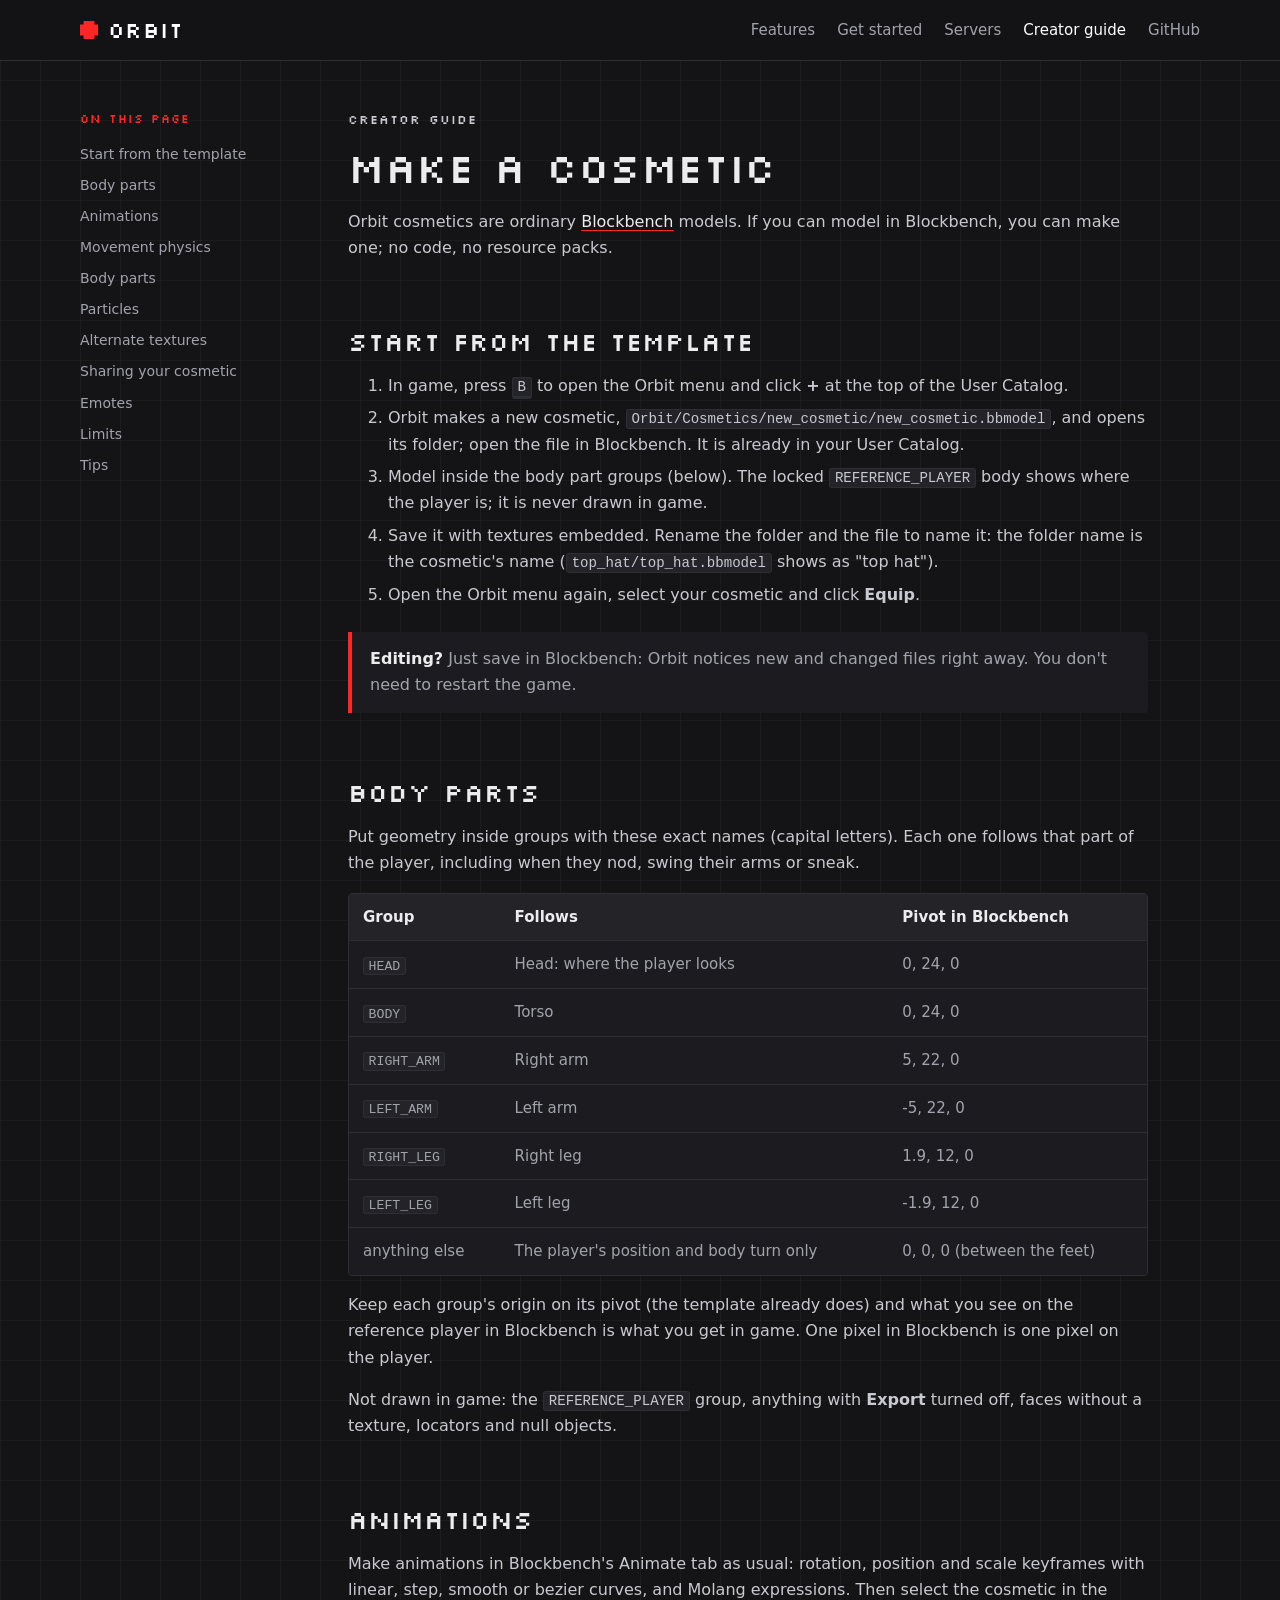
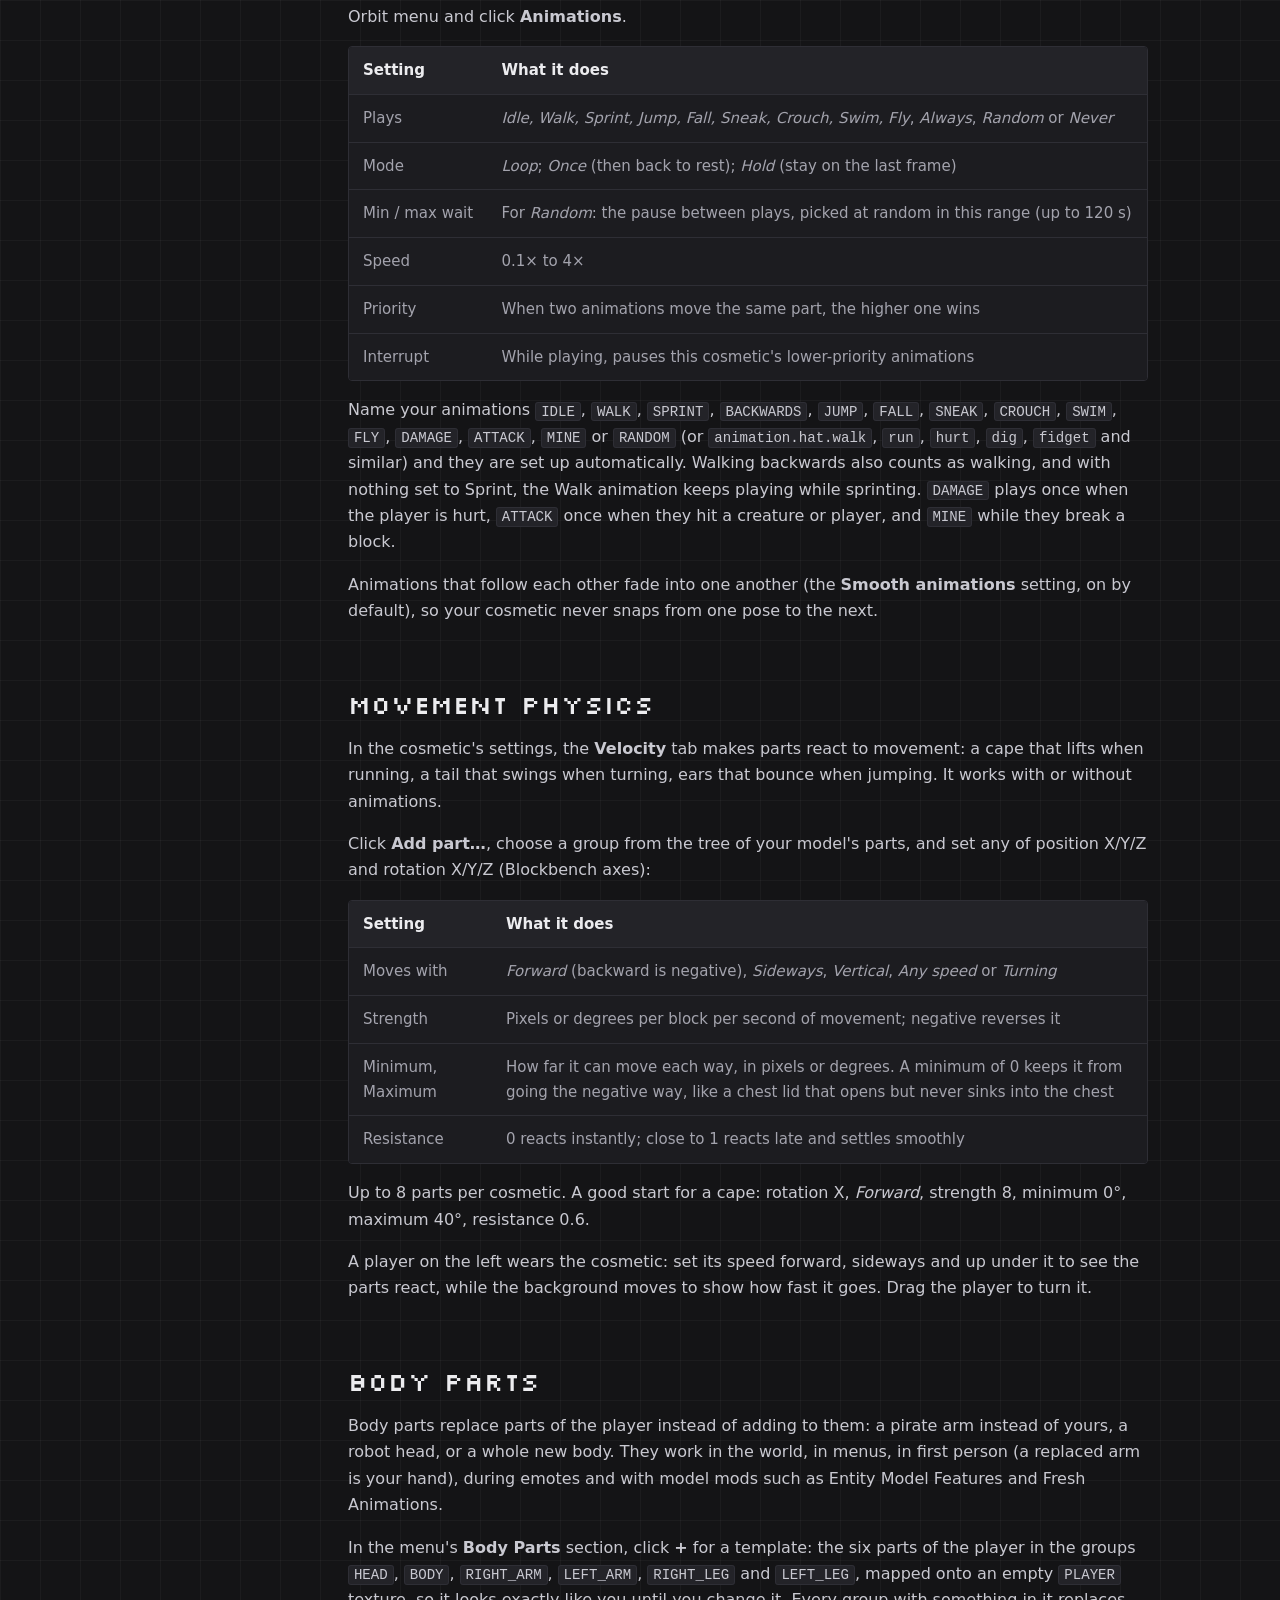
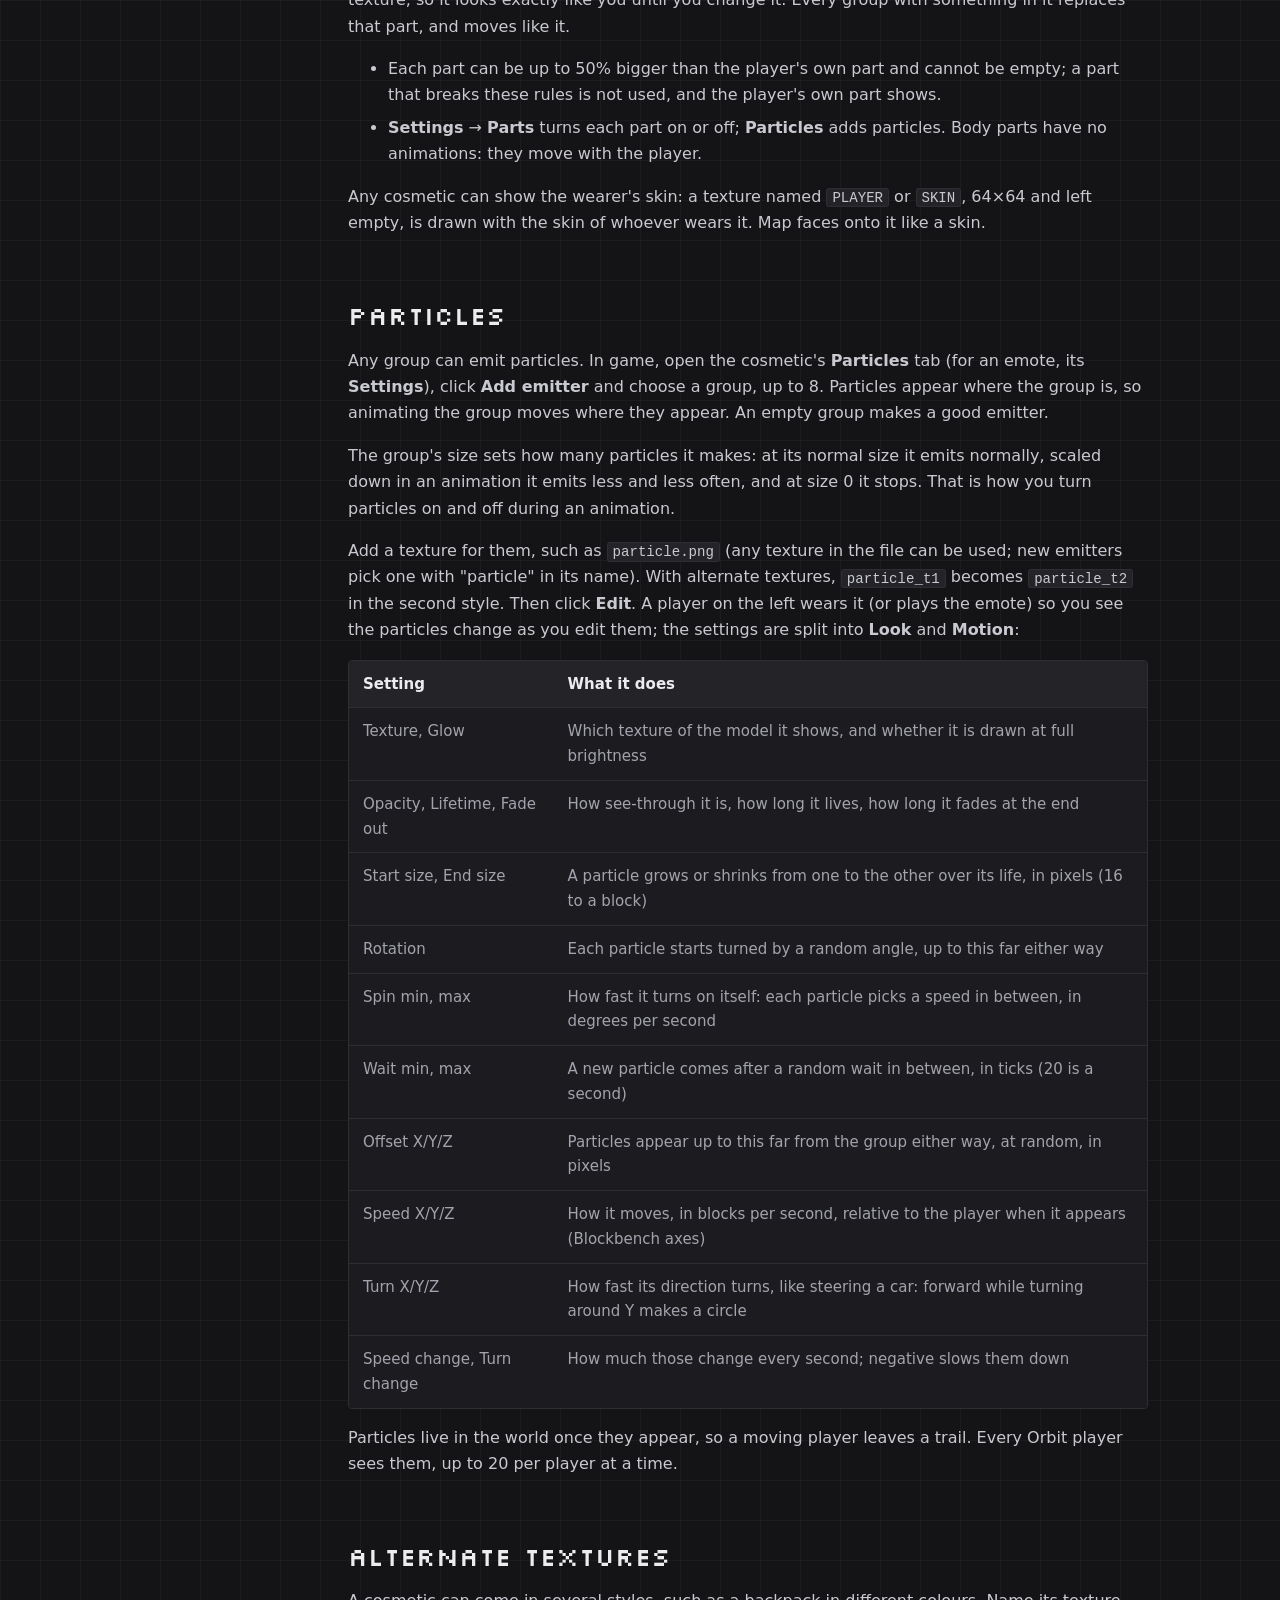
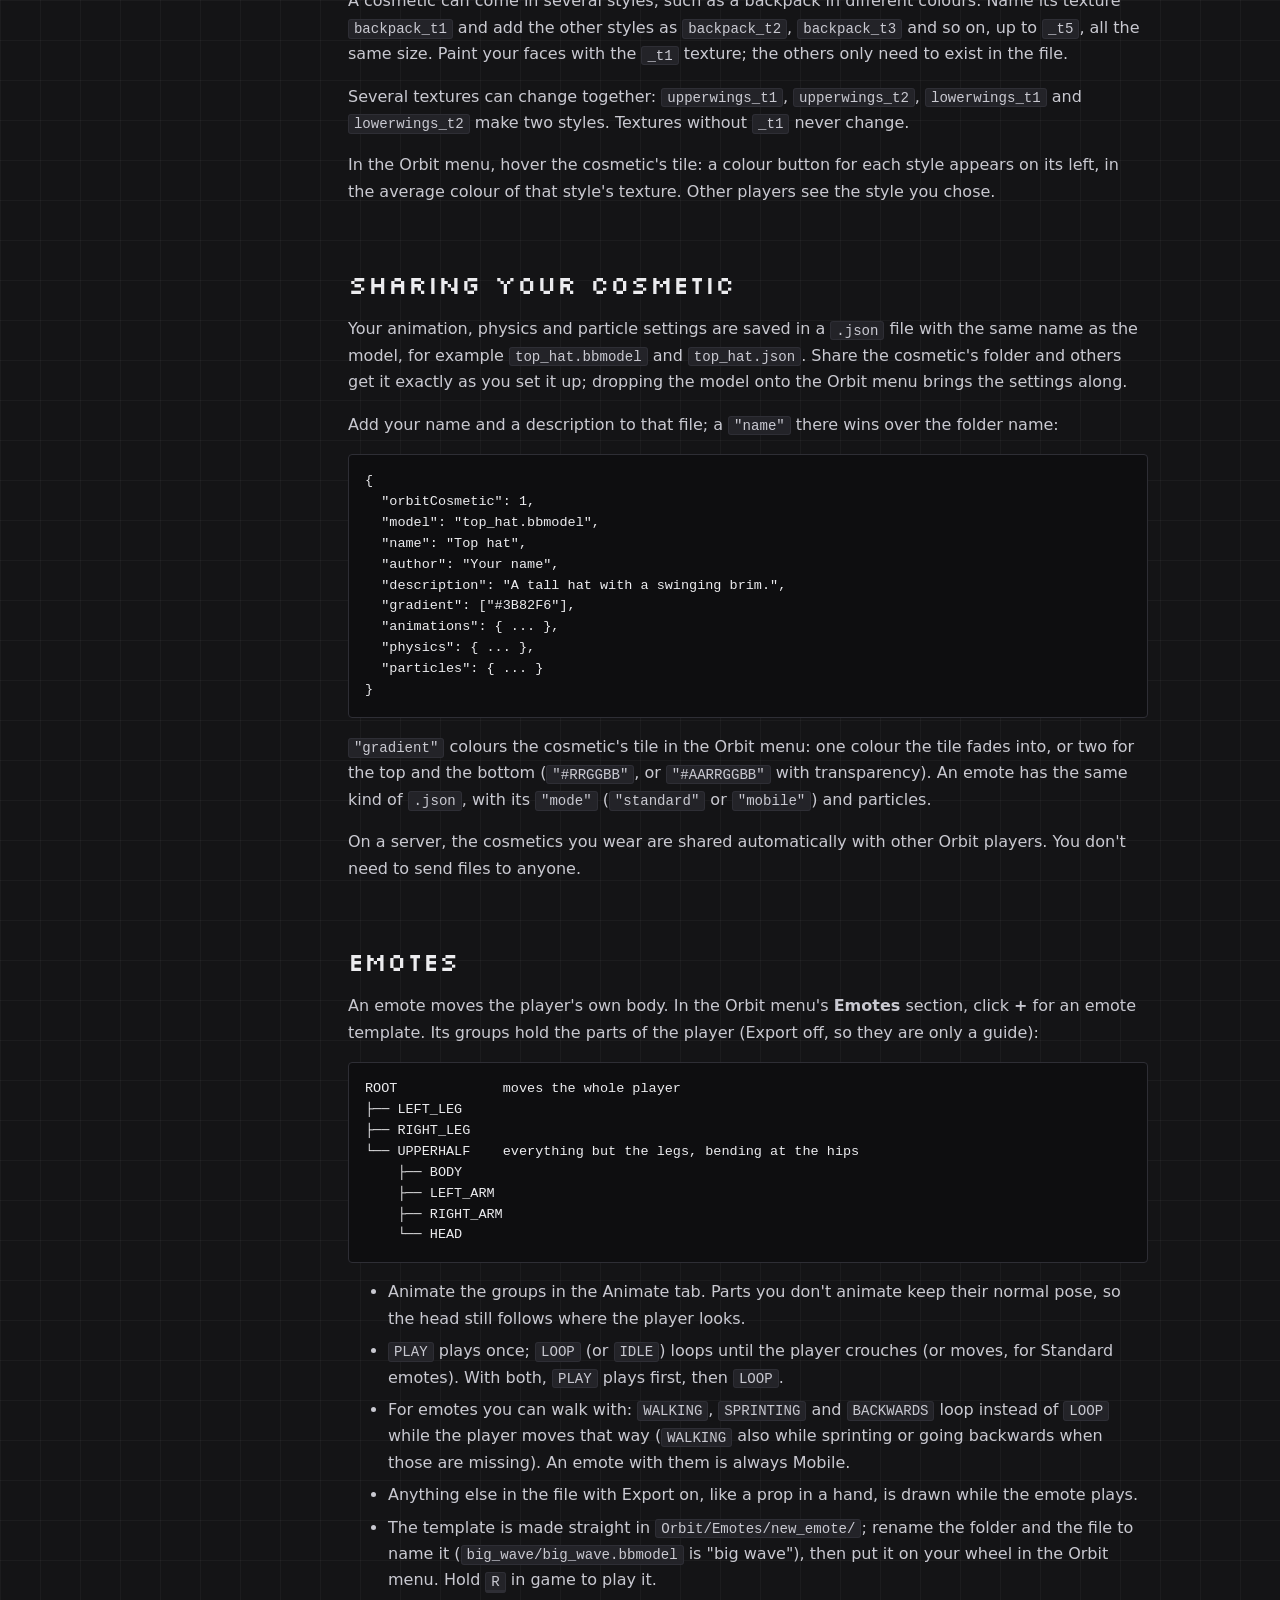
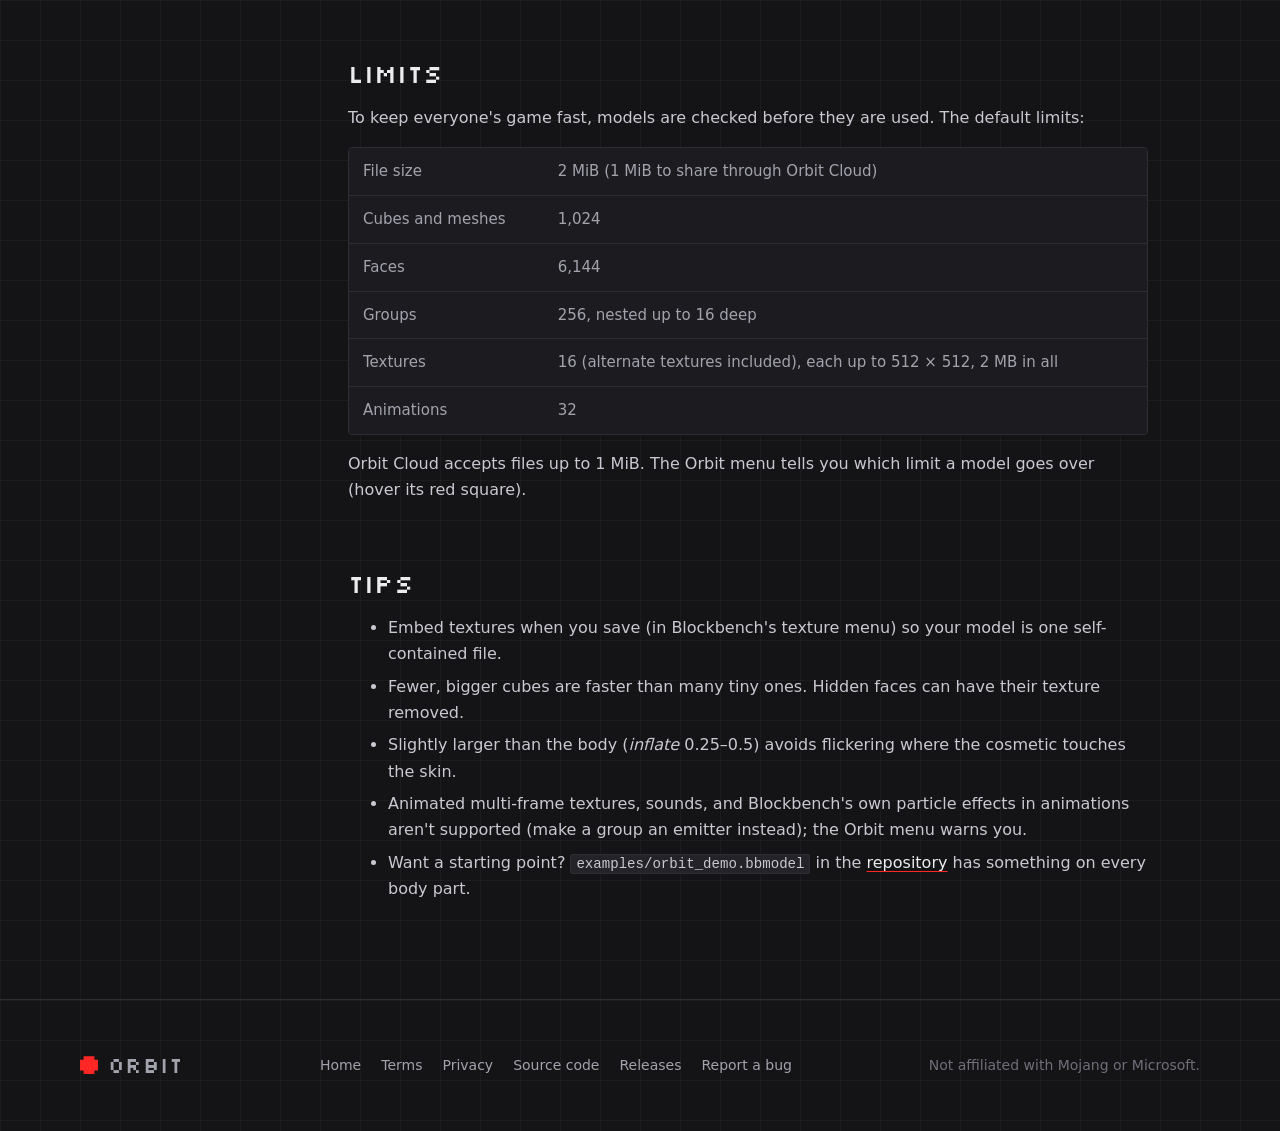
==== website/guide.html @ dd3e4bec "Orbit 1.0.0" ====
<!doctype html>
<html lang="en">
<head>
	<meta charset="utf-8">
	<meta name="viewport" content="width=device-width, initial-scale=1">
	<title>Creator guide – Orbit</title>
	<meta name="description" content="How to make Orbit cosmetics and emotes in Blockbench: body part groups, animations, movement physics, particles, sharing settings and limits.">
	<meta name="theme-color" content="#141416">
	<link rel="canonical" href="https://orbitcosmetics.dev/guide.html">
	<meta property="og:title" content="Orbit creator guide">
	<meta property="og:description" content="Make your own Minecraft cosmetics in Blockbench.">
	<meta property="og:image" content="https://orbitcosmetics.dev/assets/img/social.png">
	<link rel="icon" type="image/png" sizes="32x32" href="assets/img/icon-32.png">
	<link rel="apple-touch-icon" href="assets/img/icon-180.png">
	<link rel="preconnect" href="https://fonts.googleapis.com">
	<link rel="preconnect" href="https://fonts.gstatic.com" crossorigin>
	<link rel="stylesheet" href="https://fonts.googleapis.com/css2?family=Silkscreen&display=swap">
	<link rel="stylesheet" href="assets/style.css">
</head>
<body>
	<header class="site-header">
		<div class="wrap">
			<a class="logo" href="./"><span class="dot" aria-hidden="true"></span>Orbit</a>
			<button class="nav-toggle" aria-expanded="false" aria-controls="nav">Menu</button>
			<nav class="nav" id="nav">
				<a href="./#features">Features</a>
				<a href="./#start">Get started</a>
				<a href="./#servers">Servers</a>
				<a href="guide.html" aria-current="page">Creator guide</a>
				<a href="https://github.com/ImNinnn/Orbit-Cosmetics">GitHub</a>
			</nav>
		</div>
	</header>

	<main class="wrap doc">
		<aside class="toc">
			<p>On this page</p>
			<a href="#template">Start from the template</a>
			<a href="#parts">Body parts</a>
			<a href="#animations">Animations</a>
			<a href="#physics">Movement physics</a>
			<a href="#body-parts">Body parts</a>
			<a href="#particles">Particles</a>
			<a href="#styles">Alternate textures</a>
			<a href="#sharing">Sharing your cosmetic</a>
			<a href="#emotes">Emotes</a>
			<a href="#limits">Limits</a>
			<a href="#tips">Tips</a>
		</aside>

		<article class="prose">
			<p class="eyebrow">Creator guide</p>
			<h1>Make a cosmetic</h1>
			<p>Orbit cosmetics are ordinary <a href="https://www.blockbench.net/">Blockbench</a> models. If you can model in Blockbench, you can make one; no code, no resource packs.</p>

			<h2 id="template">Start from the template</h2>
			<ol>
				<li>In game, press <kbd>B</kbd> to open the Orbit menu and click <strong>+</strong> at the top of the User Catalog.</li>
				<li>Orbit makes a new cosmetic, <code>Orbit/Cosmetics/new_cosmetic/new_cosmetic.bbmodel</code>, and opens its folder; open the file in Blockbench. It is already in your User Catalog.</li>
				<li>Model inside the body part groups (below). The locked <code>REFERENCE_PLAYER</code> body shows where the player is; it is never drawn in game.</li>
				<li>Save it with textures embedded. Rename the folder and the file to name it: the folder name is the cosmetic's name (<code>top_hat/top_hat.bbmodel</code> shows as "top hat").</li>
				<li>Open the Orbit menu again, select your cosmetic and click <strong>Equip</strong>.</li>
			</ol>
			<div class="note"><strong>Editing?</strong> Just save in Blockbench: Orbit notices new and changed files right away. You don't need to restart the game.</div>

			<h2 id="parts">Body parts</h2>
			<p>Put geometry inside groups with these exact names (capital letters). Each one follows that part of the player, including when they nod, swing their arms or sneak.</p>
			<div class="table-wrap">
				<table>
					<thead><tr><th>Group</th><th>Follows</th><th>Pivot in Blockbench</th></tr></thead>
					<tbody>
						<tr><td><code>HEAD</code></td><td>Head: where the player looks</td><td>0, 24, 0</td></tr>
						<tr><td><code>BODY</code></td><td>Torso</td><td>0, 24, 0</td></tr>
						<tr><td><code>RIGHT_ARM</code></td><td>Right arm</td><td>5, 22, 0</td></tr>
						<tr><td><code>LEFT_ARM</code></td><td>Left arm</td><td>-5, 22, 0</td></tr>
						<tr><td><code>RIGHT_LEG</code></td><td>Right leg</td><td>1.9, 12, 0</td></tr>
						<tr><td><code>LEFT_LEG</code></td><td>Left leg</td><td>-1.9, 12, 0</td></tr>
						<tr><td>anything else</td><td>The player's position and body turn only</td><td>0, 0, 0 (between the feet)</td></tr>
					</tbody>
				</table>
			</div>
			<p>Keep each group's origin on its pivot (the template already does) and what you see on the reference player in Blockbench is what you get in game. One pixel in Blockbench is one pixel on the player.</p>
			<p>Not drawn in game: the <code>REFERENCE_PLAYER</code> group, anything with <strong>Export</strong> turned off, faces without a texture, locators and null objects.</p>

			<h2 id="animations">Animations</h2>
			<p>Make animations in Blockbench's Animate tab as usual: rotation, position and scale keyframes with linear, step, smooth or bezier curves, and Molang expressions. Then select the cosmetic in the Orbit menu and click <strong>Animations</strong>.</p>
			<div class="table-wrap">
				<table>
					<thead><tr><th>Setting</th><th>What it does</th></tr></thead>
					<tbody>
						<tr><td>Plays</td><td><em>Idle, Walk, Sprint, Jump, Fall, Sneak, Crouch, Swim, Fly</em>, <em>Always</em>, <em>Random</em> or <em>Never</em></td></tr>
						<tr><td>Mode</td><td><em>Loop</em>; <em>Once</em> (then back to rest); <em>Hold</em> (stay on the last frame)</td></tr>
						<tr><td>Min / max wait</td><td>For <em>Random</em>: the pause between plays, picked at random in this range (up to 120 s)</td></tr>
						<tr><td>Speed</td><td>0.1× to 4×</td></tr>
						<tr><td>Priority</td><td>When two animations move the same part, the higher one wins</td></tr>
						<tr><td>Interrupt</td><td>While playing, pauses this cosmetic's lower-priority animations</td></tr>
					</tbody>
				</table>
			</div>
			<p>Name your animations <code>IDLE</code>, <code>WALK</code>, <code>SPRINT</code>, <code>BACKWARDS</code>, <code>JUMP</code>, <code>FALL</code>, <code>SNEAK</code>, <code>CROUCH</code>, <code>SWIM</code>, <code>FLY</code>, <code>DAMAGE</code>, <code>ATTACK</code>, <code>MINE</code> or <code>RANDOM</code> (or <code>animation.hat.walk</code>, <code>run</code>, <code>hurt</code>, <code>dig</code>, <code>fidget</code> and similar) and they are set up automatically. Walking backwards also counts as walking, and with nothing set to Sprint, the Walk animation keeps playing while sprinting. <code>DAMAGE</code> plays once when the player is hurt, <code>ATTACK</code> once when they hit a creature or player, and <code>MINE</code> while they break a block.</p>
			<p>Animations that follow each other fade into one another (the <strong>Smooth animations</strong> setting, on by default), so your cosmetic never snaps from one pose to the next.</p>

			<h2 id="physics">Movement physics</h2>
			<p>In the cosmetic's settings, the <strong>Velocity</strong> tab makes parts react to movement: a cape that lifts when running, a tail that swings when turning, ears that bounce when jumping. It works with or without animations.</p>
			<p>Click <strong>Add part…</strong>, choose a group from the tree of your model's parts, and set any of position X/Y/Z and rotation X/Y/Z (Blockbench axes):</p>
			<div class="table-wrap">
				<table>
					<thead><tr><th>Setting</th><th>What it does</th></tr></thead>
					<tbody>
						<tr><td>Moves with</td><td><em>Forward</em> (backward is negative), <em>Sideways</em>, <em>Vertical</em>, <em>Any speed</em> or <em>Turning</em></td></tr>
						<tr><td>Strength</td><td>Pixels or degrees per block per second of movement; negative reverses it</td></tr>
						<tr><td>Minimum, Maximum</td><td>How far it can move each way, in pixels or degrees. A minimum of 0 keeps it from going the negative way, like a chest lid that opens but never sinks into the chest</td></tr>
						<tr><td>Resistance</td><td>0 reacts instantly; close to 1 reacts late and settles smoothly</td></tr>
					</tbody>
				</table>
			</div>
			<p>Up to 8 parts per cosmetic. A good start for a cape: rotation X, <em>Forward</em>, strength 8, minimum 0°, maximum 40°, resistance 0.6.</p>
			<p>A player on the left wears the cosmetic: set its speed forward, sideways and up under it to see the parts react, while the background moves to show how fast it goes. Drag the player to turn it.</p>

			<h2 id="body-parts">Body parts</h2>
			<p>Body parts replace parts of the player instead of adding to them: a pirate arm instead of yours, a robot head, or a whole new body. They work in the world, in menus, in first person (a replaced arm is your hand), during emotes and with model mods such as Entity Model Features and Fresh Animations.</p>
			<p>In the menu's <strong>Body Parts</strong> section, click <strong>+</strong> for a template: the six parts of the player in the groups <code>HEAD</code>, <code>BODY</code>, <code>RIGHT_ARM</code>, <code>LEFT_ARM</code>, <code>RIGHT_LEG</code> and <code>LEFT_LEG</code>, mapped onto an empty <code>PLAYER</code> texture, so it looks exactly like you until you change it. Every group with something in it replaces that part, and moves like it.</p>
			<ul>
				<li>Each part can be up to 50% bigger than the player's own part and cannot be empty; a part that breaks these rules is not used, and the player's own part shows.</li>
				<li><strong>Settings</strong> → <strong>Parts</strong> turns each part on or off; <strong>Particles</strong> adds particles. Body parts have no animations: they move with the player.</li>
			</ul>
			<p>Any cosmetic can show the wearer's skin: a texture named <code>PLAYER</code> or <code>SKIN</code>, 64×64 and left empty, is drawn with the skin of whoever wears it. Map faces onto it like a skin.</p>

			<h2 id="particles">Particles</h2>
			<p>Any group can emit particles. In game, open the cosmetic's <strong>Particles</strong> tab (for an emote, its <strong>Settings</strong>), click <strong>Add emitter</strong> and choose a group, up to 8. Particles appear where the group is, so animating the group moves where they appear. An empty group makes a good emitter.</p>
			<p>The group's size sets how many particles it makes: at its normal size it emits normally, scaled down in an animation it emits less and less often, and at size 0 it stops. That is how you turn particles on and off during an animation.</p>
			<p>Add a texture for them, such as <code>particle.png</code> (any texture in the file can be used; new emitters pick one with "particle" in its name). With alternate textures, <code>particle_t1</code> becomes <code>particle_t2</code> in the second style. Then click <strong>Edit</strong>. A player on the left wears it (or plays the emote) so you see the particles change as you edit them; the settings are split into <strong>Look</strong> and <strong>Motion</strong>:</p>
			<div class="table-wrap">
				<table>
					<thead><tr><th>Setting</th><th>What it does</th></tr></thead>
					<tbody>
						<tr><td>Texture, Glow</td><td>Which texture of the model it shows, and whether it is drawn at full brightness</td></tr>
						<tr><td>Opacity, Lifetime, Fade out</td><td>How see-through it is, how long it lives, how long it fades at the end</td></tr>
						<tr><td>Start size, End size</td><td>A particle grows or shrinks from one to the other over its life, in pixels (16 to a block)</td></tr>
						<tr><td>Rotation</td><td>Each particle starts turned by a random angle, up to this far either way</td></tr>
						<tr><td>Spin min, max</td><td>How fast it turns on itself: each particle picks a speed in between, in degrees per second</td></tr>
						<tr><td>Wait min, max</td><td>A new particle comes after a random wait in between, in ticks (20 is a second)</td></tr>
						<tr><td>Offset X/Y/Z</td><td>Particles appear up to this far from the group either way, at random, in pixels</td></tr>
						<tr><td>Speed X/Y/Z</td><td>How it moves, in blocks per second, relative to the player when it appears (Blockbench axes)</td></tr>
						<tr><td>Turn X/Y/Z</td><td>How fast its direction turns, like steering a car: forward while turning around Y makes a circle</td></tr>
						<tr><td>Speed change, Turn change</td><td>How much those change every second; negative slows them down</td></tr>
					</tbody>
				</table>
			</div>
			<p>Particles live in the world once they appear, so a moving player leaves a trail. Every Orbit player sees them, up to 20 per player at a time.</p>

			<h2 id="styles">Alternate textures</h2>
			<p>A cosmetic can come in several styles, such as a backpack in different colours. Name its texture <code>backpack_t1</code> and add the other styles as <code>backpack_t2</code>, <code>backpack_t3</code> and so on, up to <code>_t5</code>, all the same size. Paint your faces with the <code>_t1</code> texture; the others only need to exist in the file.</p>
			<p>Several textures can change together: <code>upperwings_t1</code>, <code>upperwings_t2</code>, <code>lowerwings_t1</code> and <code>lowerwings_t2</code> make two styles. Textures without <code>_t1</code> never change.</p>
			<p>In the Orbit menu, hover the cosmetic's tile: a colour button for each style appears on its left, in the average colour of that style's texture. Other players see the style you chose.</p>

			<h2 id="sharing">Sharing your cosmetic</h2>
			<p>Your animation, physics and particle settings are saved in a <code>.json</code> file with the same name as the model, for example <code>top_hat.bbmodel</code> and <code>top_hat.json</code>. Share the cosmetic's folder and others get it exactly as you set it up; dropping the model onto the Orbit menu brings the settings along.</p>
			<p>Add your name and a description to that file; a <code>"name"</code> there wins over the folder name:</p>
			<pre><code>{
  "orbitCosmetic": 1,
  "model": "top_hat.bbmodel",
  "name": "Top hat",
  "author": "Your name",
  "description": "A tall hat with a swinging brim.",
  "gradient": ["#3B82F6"],
  "animations": { ... },
  "physics": { ... },
  "particles": { ... }
}</code></pre>
			<p><code>"gradient"</code> colours the cosmetic's tile in the Orbit menu: one colour the tile fades into, or two for the top and the bottom (<code>"#RRGGBB"</code>, or <code>"#AARRGGBB"</code> with transparency). An emote has the same kind of <code>.json</code>, with its <code>"mode"</code> (<code>"standard"</code> or <code>"mobile"</code>) and particles.</p>
			<p>On a server, the cosmetics you wear are shared automatically with other Orbit players. You don't need to send files to anyone.</p>

			<h2 id="emotes">Emotes</h2>
			<p>An emote moves the player's own body. In the Orbit menu's <strong>Emotes</strong> section, click <strong>+</strong> for an emote template. Its groups hold the parts of the player (Export off, so they are only a guide):</p>
			<pre><code>ROOT             moves the whole player
├── LEFT_LEG
├── RIGHT_LEG
└── UPPERHALF    everything but the legs, bending at the hips
    ├── BODY
    ├── LEFT_ARM
    ├── RIGHT_ARM
    └── HEAD</code></pre>
			<ul>
				<li>Animate the groups in the Animate tab. Parts you don't animate keep their normal pose, so the head still follows where the player looks.</li>
				<li><code>PLAY</code> plays once; <code>LOOP</code> (or <code>IDLE</code>) loops until the player crouches (or moves, for Standard emotes). With both, <code>PLAY</code> plays first, then <code>LOOP</code>.</li>
				<li>For emotes you can walk with: <code>WALKING</code>, <code>SPRINTING</code> and <code>BACKWARDS</code> loop instead of <code>LOOP</code> while the player moves that way (<code>WALKING</code> also while sprinting or going backwards when those are missing). An emote with them is always Mobile.</li>
				<li>Anything else in the file with Export on, like a prop in a hand, is drawn while the emote plays.</li>
				<li>The template is made straight in <code>Orbit/Emotes/new_emote/</code>; rename the folder and the file to name it (<code>big_wave/big_wave.bbmodel</code> is "big wave"), then put it on your wheel in the Orbit menu. Hold <kbd>R</kbd> in game to play it.</li>
			</ul>

			<h2 id="limits">Limits</h2>
			<p>To keep everyone's game fast, models are checked before they are used. The default limits:</p>
			<div class="table-wrap">
				<table>
					<tbody>
						<tr><td>File size</td><td>2 MiB (1 MiB to share through Orbit Cloud)</td></tr>
						<tr><td>Cubes and meshes</td><td>1,024</td></tr>
						<tr><td>Faces</td><td>6,144</td></tr>
						<tr><td>Groups</td><td>256, nested up to 16 deep</td></tr>
						<tr><td>Textures</td><td>16 (alternate textures included), each up to 512 × 512, 2 MB in all</td></tr>
						<tr><td>Animations</td><td>32</td></tr>
					</tbody>
				</table>
			</div>
			<p>Orbit Cloud accepts files up to 1 MiB. The Orbit menu tells you which limit a model goes over (hover its red square).</p>

			<h2 id="tips">Tips</h2>
			<ul>
				<li>Embed textures when you save (in Blockbench's texture menu) so your model is one self-contained file.</li>
				<li>Fewer, bigger cubes are faster than many tiny ones. Hidden faces can have their texture removed.</li>
				<li>Slightly larger than the body (<em>inflate</em> 0.25–0.5) avoids flickering where the cosmetic touches the skin.</li>
				<li>Animated multi-frame textures, sounds, and Blockbench's own particle effects in animations aren't supported (make a group an emitter instead); the Orbit menu warns you.</li>
				<li>Want a starting point? <code>examples/orbit_demo.bbmodel</code> in the <a href="https://github.com/ImNinnn/Orbit-Cosmetics">repository</a> has something on every body part.</li>
			</ul>
		</article>
	</main>

	<footer class="site-footer">
		<div class="wrap">
			<a class="logo" href="./"><span class="dot" aria-hidden="true"></span>Orbit</a>
			<nav>
				<a href="./">Home</a>
				<a href="terms.html">Terms</a>
				<a href="privacy.html">Privacy</a>
				<a href="https://github.com/ImNinnn/Orbit-Cosmetics">Source code</a>
				<a href="https://github.com/ImNinnn/Orbit-Cosmetics/releases">Releases</a>
				<a href="https://github.com/ImNinnn/Orbit-Cosmetics/issues">Report a bug</a>
			</nav>
			<p>Not affiliated with Mojang or Microsoft.</p>
		</div>
	</footer>

	<script src="assets/site.js" defer></script>
</body>
</html>
---- website/assets/style.css ----
/* Orbit website. Dark grid, Orbit red, pixel headings. */

:root {
	--bg: #141416;
	--grid: rgba(255, 255, 255, 0.035);
	--panel: #1c1c20;
	--panel-2: #232328;
	--border: #2e2e35;
	--text: #ececef;
	--muted: #a3a3ad;
	--faint: #6f6f7a;
	--red: #ff2626;
	--red-dark: #b81b1b;
	--green: #7ce38b;
	--yellow: #ffcc4d;
	--pixel: "Silkscreen", ui-monospace, monospace;
	--body: system-ui, -apple-system, "Segoe UI", Roboto, "Helvetica Neue", Arial, sans-serif;
	--mono: ui-monospace, "SFMono-Regular", Menlo, Consolas, monospace;
	--radius: 4px;
	--max: 1120px;
	color-scheme: dark;
}

* {
	box-sizing: border-box;
}

html {
	scroll-behavior: smooth;
	scroll-padding-top: 72px;
}

body {
	margin: 0;
	background-color: var(--bg);
	background-image:
		linear-gradient(var(--grid) 1px, transparent 1px),
		linear-gradient(90deg, var(--grid) 1px, transparent 1px);
	background-size: 40px 40px;
	color: var(--text);
	font: 16px/1.65 var(--body);
	-webkit-font-smoothing: antialiased;
}

img {
	max-width: 100%;
	height: auto;
	display: block;
}

a {
	color: var(--text);
	text-decoration-color: var(--red);
	text-underline-offset: 3px;
}

a:hover {
	color: #fff;
}

code,
kbd {
	font-family: var(--mono);
	font-size: 0.88em;
	background: var(--panel-2);
	border: 1px solid var(--border);
	border-radius: 3px;
	padding: 0.05em 0.35em;
}

kbd {
	border-bottom-width: 3px;
}

pre {
	background: #0e0e10;
	border: 1px solid var(--border);
	border-radius: var(--radius);
	padding: 16px;
	overflow-x: auto;
	font: 13.5px/1.55 var(--mono);
}

pre code {
	background: none;
	border: 0;
	padding: 0;
	font-size: inherit;
}

.wrap {
	width: min(var(--max), 100% - 32px);
	margin-inline: auto;
}

/* ---------------------------------------------------------------- header */

.site-header {
	position: sticky;
	top: 0;
	z-index: 10;
	background: rgba(20, 20, 22, 0.88);
	backdrop-filter: blur(8px);
	border-bottom: 1px solid var(--border);
}

.site-header .wrap {
	display: flex;
	align-items: center;
	gap: 24px;
	height: 60px;
}

.logo {
	display: flex;
	align-items: center;
	gap: 10px;
	font-family: var(--pixel);
	font-size: 22px;
	text-decoration: none;
	color: #fff;
	letter-spacing: 0.02em;
}

.dot {
	width: 18px;
	height: 18px;
	background: var(--red);
	/* The pixel dot from the Orbit icon. */
	clip-path: polygon(20% 0, 80% 0, 80% 20%, 100% 20%, 100% 80%, 80% 80%, 80% 100%, 20% 100%, 20% 80%, 0 80%, 0 20%, 20% 20%);
	flex: none;
}

.nav {
	display: flex;
	gap: 22px;
	margin-left: auto;
	align-items: center;
}

.nav a {
	color: var(--muted);
	text-decoration: none;
	font-size: 15px;
}

.nav a:hover,
.nav a[aria-current="page"] {
	color: #fff;
}

.nav-toggle {
	display: none;
	margin-left: auto;
	background: none;
	border: 1px solid var(--border);
	color: var(--text);
	border-radius: var(--radius);
	padding: 6px 10px;
	font: inherit;
	cursor: pointer;
}

/* ---------------------------------------------------------------- buttons */

.button {
	display: inline-flex;
	align-items: center;
	gap: 10px;
	padding: 12px 20px;
	font-family: var(--pixel);
	font-size: 15px;
	text-decoration: none;
	color: #fff;
	background: var(--red);
	border: 0;
	border-radius: 2px;
	box-shadow: inset 0 -4px 0 var(--red-dark), 0 0 0 2px #000;
	transition: transform 0.08s ease, filter 0.15s ease;
}

.button:hover {
	color: #fff;
	filter: brightness(1.08);
	transform: translateY(-1px);
}

.button:active {
	transform: translateY(1px);
	box-shadow: inset 0 -2px 0 var(--red-dark), 0 0 0 2px #000;
}

.button.secondary {
	background: var(--panel-2);
	box-shadow: inset 0 -4px 0 #111114, 0 0 0 2px #000;
}

.downloads {
	display: flex;
	flex-wrap: wrap;
	justify-content: center;
	gap: 14px;
	margin: 8px 0 18px;
}

#download .meta {
	text-align: center;
}

.button-row {
	display: flex;
	flex-wrap: wrap;
	gap: 14px;
	margin-top: 28px;
}

/* ---------------------------------------------------------------- hero */

.hero {
	padding: 72px 0 56px;
}

.hero .wrap {
	display: grid;
	grid-template-columns: 1.05fr 1fr;
	gap: 48px;
	align-items: center;
}

.eyebrow {
	font-family: var(--pixel);
	color: var(--red);
	font-size: 13px;
	letter-spacing: 0.08em;
	text-transform: uppercase;
	margin: 0 0 12px;
}

h1,
h2,
h3 {
	font-family: var(--pixel);
	font-weight: 400;
	line-height: 1.2;
	margin: 0;
}

h1 {
	font-size: clamp(34px, 5vw, 54px);
	letter-spacing: -0.01em;
}

h1 .accent {
	color: var(--red);
}

.lead {
	font-size: 19px;
	color: var(--muted);
	margin: 20px 0 0;
	max-width: 34em;
}

.meta {
	margin-top: 22px;
	font-size: 14px;
	color: var(--faint);
}

.shot {
	border: 2px solid #000;
	outline: 1px solid var(--border);
	border-radius: var(--radius);
	background: #000;
	box-shadow: 8px 8px 0 rgba(255, 38, 38, 0.22);
	image-rendering: auto;
}

.hero .shot {
	box-shadow: 12px 12px 0 rgba(255, 38, 38, 0.28);
}

/* ---------------------------------------------------------------- sections */

section {
	padding: 64px 0;
}

.section-head {
	max-width: 46em;
	margin-bottom: 36px;
}

.section-head h2 {
	font-size: clamp(26px, 3.4vw, 36px);
}

.section-head p {
	color: var(--muted);
	margin: 14px 0 0;
	font-size: 17px;
}

.band {
	background: rgba(0, 0, 0, 0.28);
	border-block: 1px solid var(--border);
}

.features {
	display: grid;
	grid-template-columns: repeat(3, 1fr);
	gap: 18px;
}

.card {
	background: var(--panel);
	border: 1px solid var(--border);
	border-radius: var(--radius);
	padding: 22px;
}

.card h3 {
	font-size: 17px;
	display: flex;
	align-items: center;
	gap: 10px;
}

.card h3::before {
	content: "";
	width: 8px;
	height: 8px;
	background: var(--red);
	flex: none;
}

.card p {
	color: var(--muted);
	margin: 10px 0 0;
	font-size: 15px;
}

.split {
	display: grid;
	grid-template-columns: 1fr 1fr;
	gap: 48px;
	align-items: center;
}

.split + .split {
	margin-top: 72px;
}

.split.flip > :first-child {
	order: 2;
}

.split h3 {
	font-size: 22px;
}

.split p,
.split li {
	color: var(--muted);
}

.split ul {
	padding-left: 20px;
	margin: 14px 0 0;
}

.split li + li {
	margin-top: 6px;
}

.stack {
	display: grid;
	gap: 14px;
}

.steps {
	counter-reset: step;
	display: grid;
	grid-template-columns: repeat(4, 1fr);
	gap: 18px;
	list-style: none;
	padding: 0;
	margin: 0;
}

.steps li {
	counter-increment: step;
	background: var(--panel);
	border: 1px solid var(--border);
	border-radius: var(--radius);
	padding: 22px;
	color: var(--muted);
	font-size: 15px;
}

.steps li::before {
	content: counter(step);
	display: grid;
	place-items: center;
	width: 34px;
	height: 34px;
	margin-bottom: 14px;
	font-family: var(--pixel);
	color: #fff;
	background: var(--red);
	box-shadow: inset 0 -3px 0 var(--red-dark);
}

.steps strong {
	color: var(--text);
}

.steps li > strong:first-child {
	display: block;
	margin-bottom: 4px;
}

.table-wrap {
	overflow-x: auto;
	border: 1px solid var(--border);
	border-radius: var(--radius);
}

table {
	width: 100%;
	border-collapse: collapse;
	font-size: 15px;
	background: var(--panel);
}

th,
td {
	text-align: left;
	padding: 11px 14px;
	border-bottom: 1px solid var(--border);
	vertical-align: top;
}

th {
	font-weight: 600;
	color: var(--text);
	background: var(--panel-2);
}

td {
	color: var(--muted);
}

tr:last-child td {
	border-bottom: 0;
}

.note {
	border-left: 4px solid var(--red);
	background: var(--panel);
	padding: 14px 18px;
	border-radius: 0 var(--radius) var(--radius) 0;
	color: var(--muted);
	margin: 24px 0;
}

.note strong {
	color: var(--text);
}

/* ---------------------------------------------------------------- FAQ */

.faq {
	display: grid;
	gap: 12px;
	max-width: 52em;
}

.faq details {
	background: var(--panel);
	border: 1px solid var(--border);
	border-radius: var(--radius);
	padding: 0 20px;
}

.faq summary {
	cursor: pointer;
	padding: 16px 0;
	font-weight: 600;
	list-style: none;
	display: flex;
	justify-content: space-between;
	gap: 16px;
}

.faq summary::-webkit-details-marker {
	display: none;
}

.faq summary::after {
	content: "+";
	font-family: var(--pixel);
	color: var(--red);
}

.faq details[open] summary::after {
	content: "−";
}

.faq details p {
	color: var(--muted);
	margin: 0 0 18px;
}

/* ---------------------------------------------------------------- guide page */

.doc {
	display: grid;
	grid-template-columns: 220px 1fr;
	gap: 48px;
	padding: 48px 0 80px;
}

.toc {
	position: sticky;
	top: 84px;
	align-self: start;
	font-size: 14px;
}

.toc p {
	font-family: var(--pixel);
	color: var(--red);
	margin: 0 0 10px;
	font-size: 12px;
	letter-spacing: 0.08em;
	text-transform: uppercase;
}

.toc a {
	display: block;
	color: var(--muted);
	text-decoration: none;
	padding: 4px 0;
}

.toc a:hover {
	color: #fff;
}

.prose {
	min-width: 0;
	max-width: 50em;
}

.prose h1 {
	font-size: clamp(30px, 4vw, 42px);
}

.prose h2 {
	font-size: 26px;
	margin: 56px 0 14px;
	padding-top: 8px;
}

.prose h3 {
	font-size: 18px;
	margin: 32px 0 10px;
}

.prose p,
.prose li {
	color: #c9c9d1;
}

.prose li + li {
	margin-top: 6px;
}

.prose .shot {
	margin: 24px 0;
}

/* ---------------------------------------------------------------- footer */

.site-footer {
	border-top: 1px solid var(--border);
	padding: 40px 0;
	color: var(--faint);
	font-size: 14px;
}

.site-footer .wrap {
	display: flex;
	flex-wrap: wrap;
	gap: 16px 32px;
	align-items: center;
	justify-content: space-between;
}

.site-footer nav {
	display: flex;
	flex-wrap: wrap;
	gap: 20px;
}

.site-footer a {
	color: var(--muted);
	text-decoration: none;
}

.site-footer a:hover {
	color: #fff;
}

/* ---------------------------------------------------------------- small screens */

@media (max-width: 900px) {
	.hero .wrap,
	.split {
		grid-template-columns: 1fr;
	}

	.split.flip > :first-child {
		order: 0;
	}

	.features {
		grid-template-columns: 1fr 1fr;
	}

	.steps {
		grid-template-columns: 1fr 1fr;
	}

	.doc {
		grid-template-columns: 1fr;
	}

	.toc {
		position: static;
		border: 1px solid var(--border);
		background: var(--panel);
		border-radius: var(--radius);
		padding: 16px;
	}
}

@media (max-width: 720px) {
	.nav-toggle {
		display: block;
	}

	.nav {
		display: none;
		position: absolute;
		top: 60px;
		left: 0;
		right: 0;
		flex-direction: column;
		align-items: flex-start;
		gap: 0;
		padding: 8px 16px 16px;
		background: var(--bg);
		border-bottom: 1px solid var(--border);
	}

	.nav.open {
		display: flex;
	}

	.nav a {
		padding: 10px 0;
		width: 100%;
	}

	.features,
	.steps {
		grid-template-columns: 1fr;
	}

	.shot,
	.hero .shot {
		box-shadow: 5px 5px 0 rgba(255, 38, 38, 0.25);
	}

	.hero {
		padding-top: 44px;
	}

	section {
		padding: 48px 0;
	}
}

@media (prefers-reduced-motion: reduce) {
	html {
		scroll-behavior: auto;
	}

	.button {
		transition: none;
	}
}
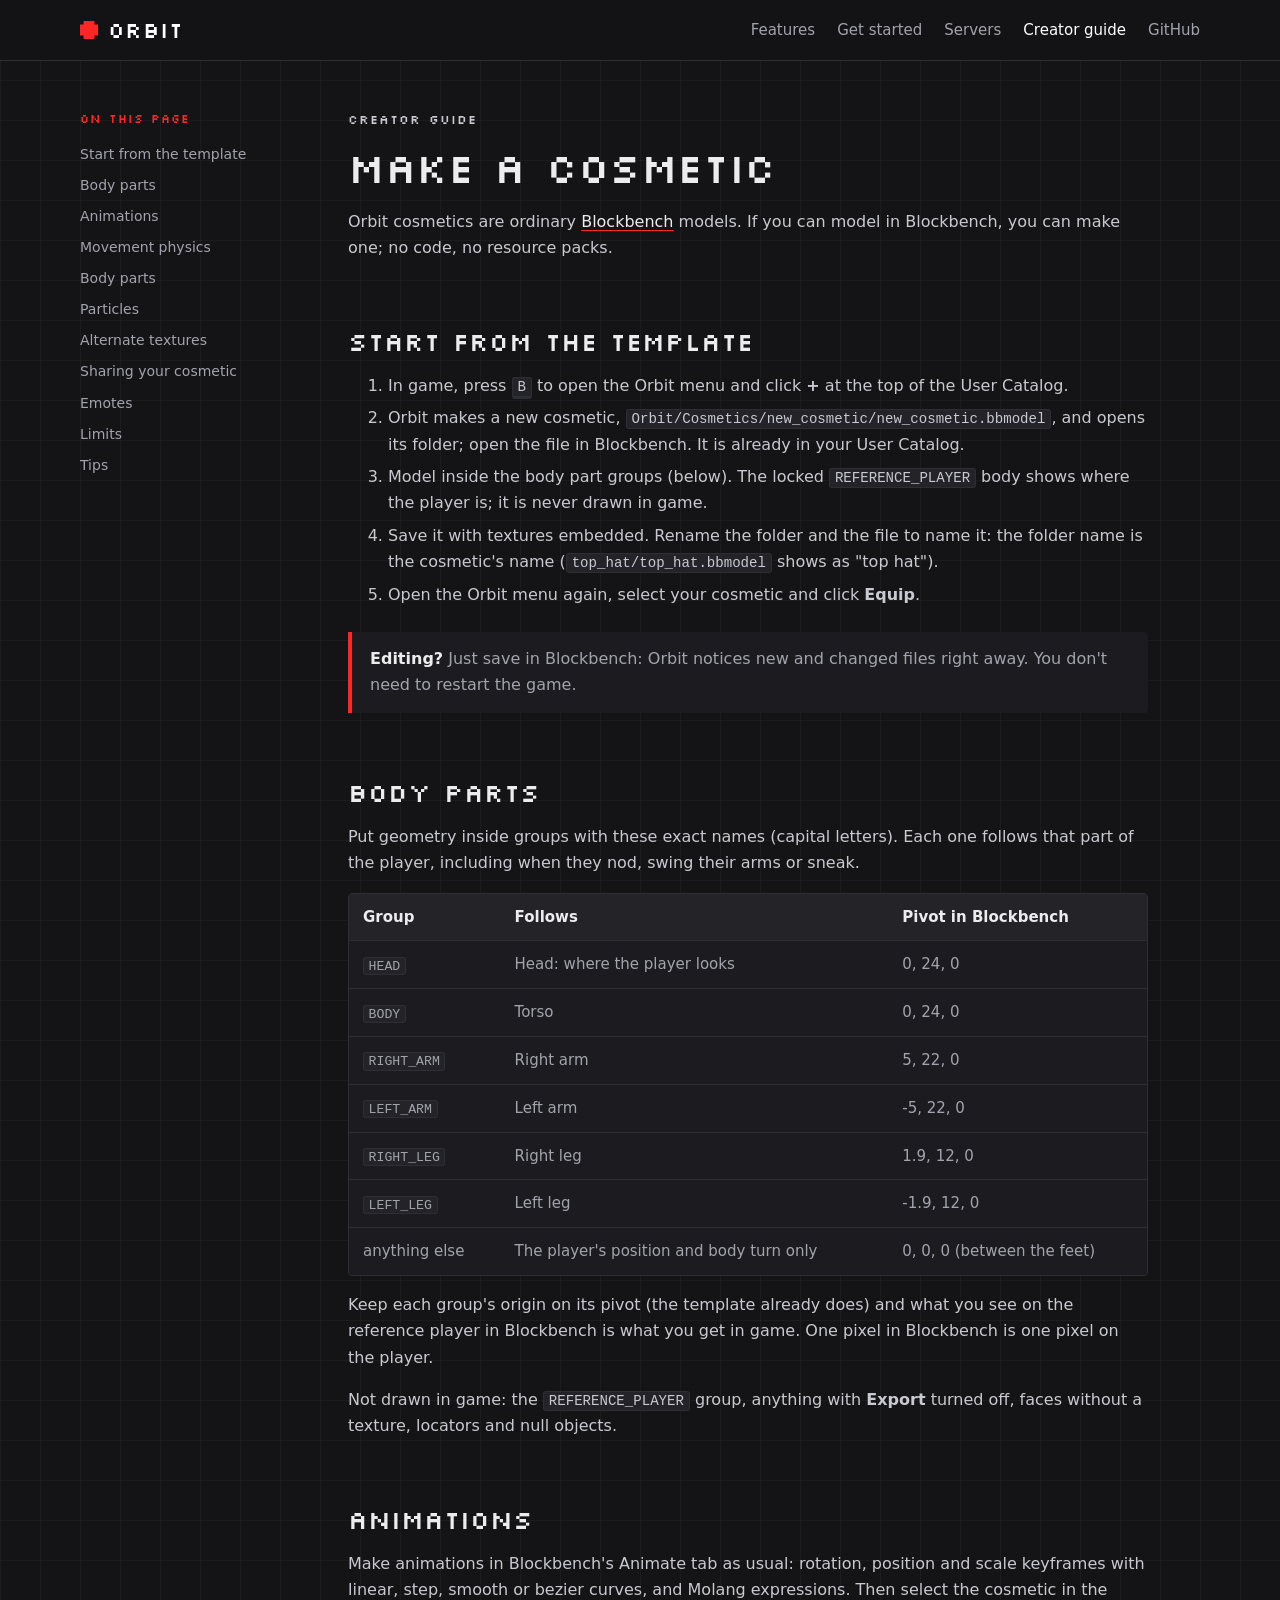
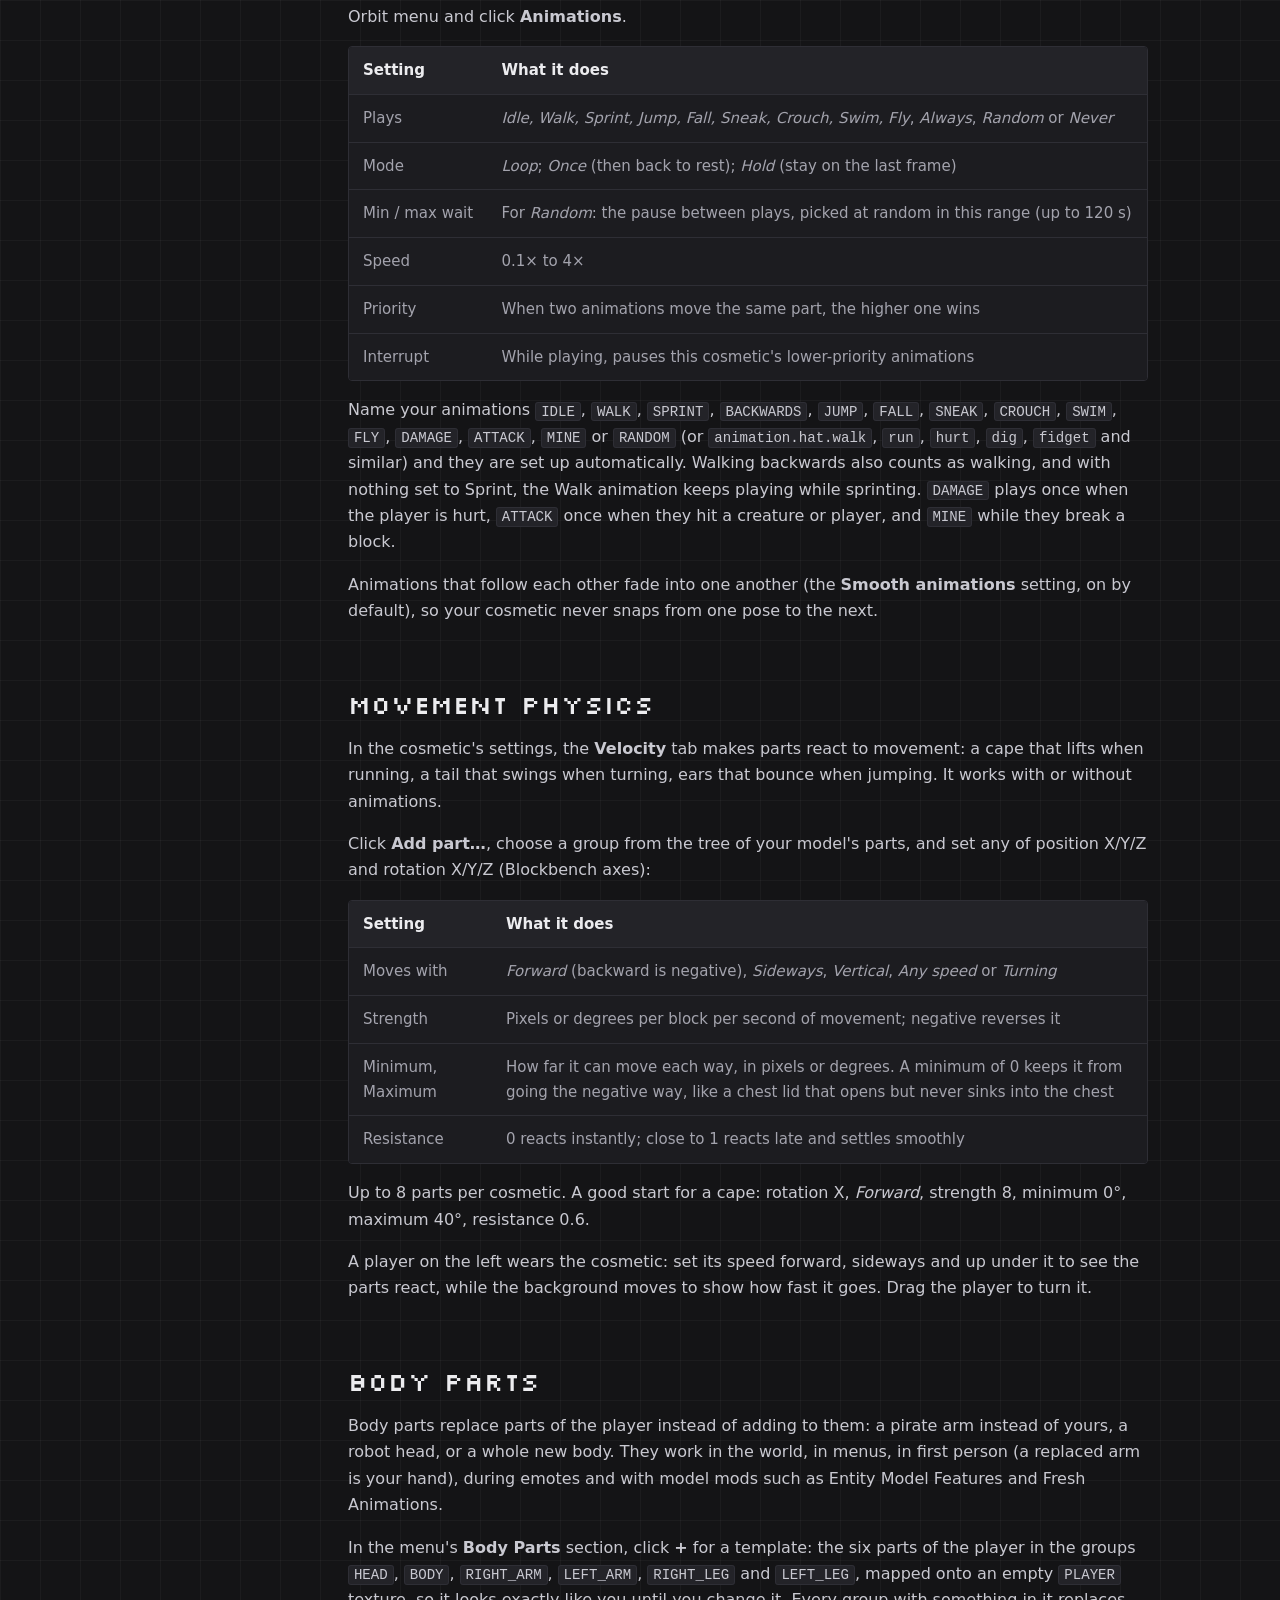
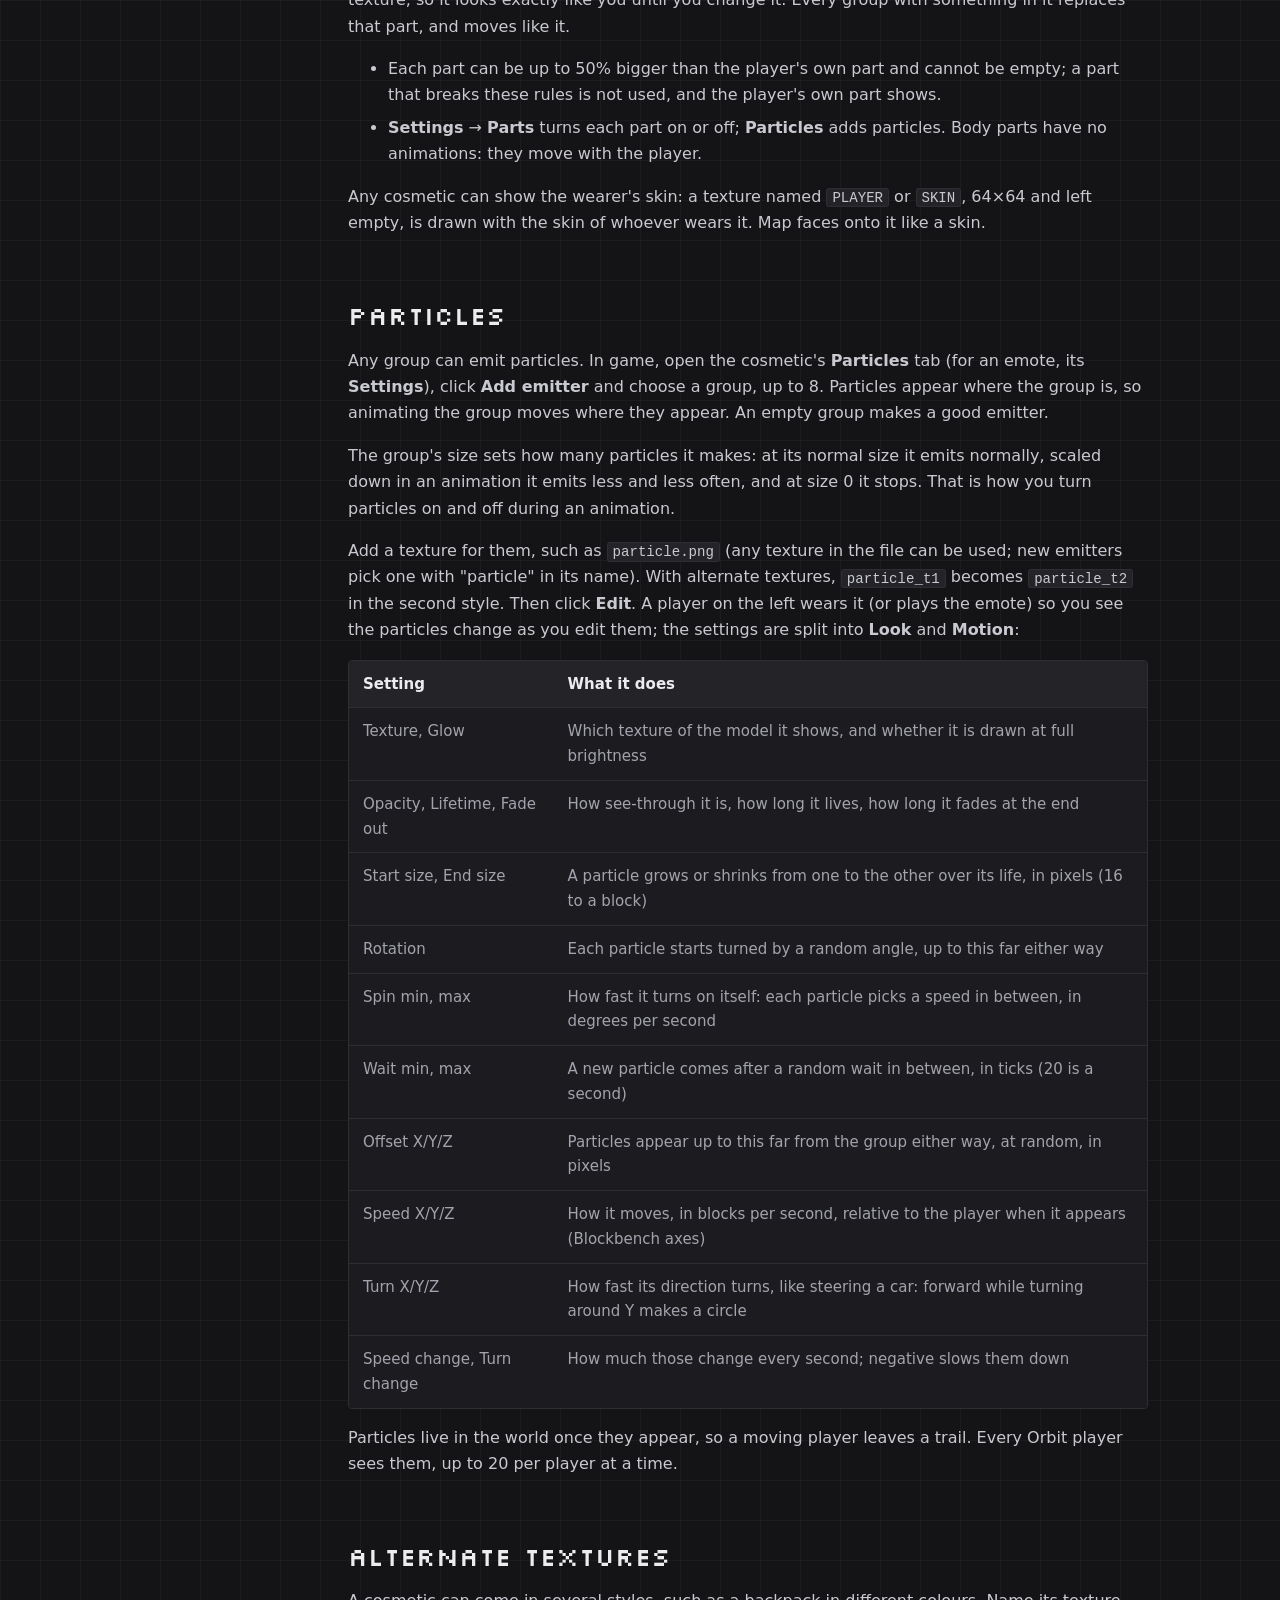
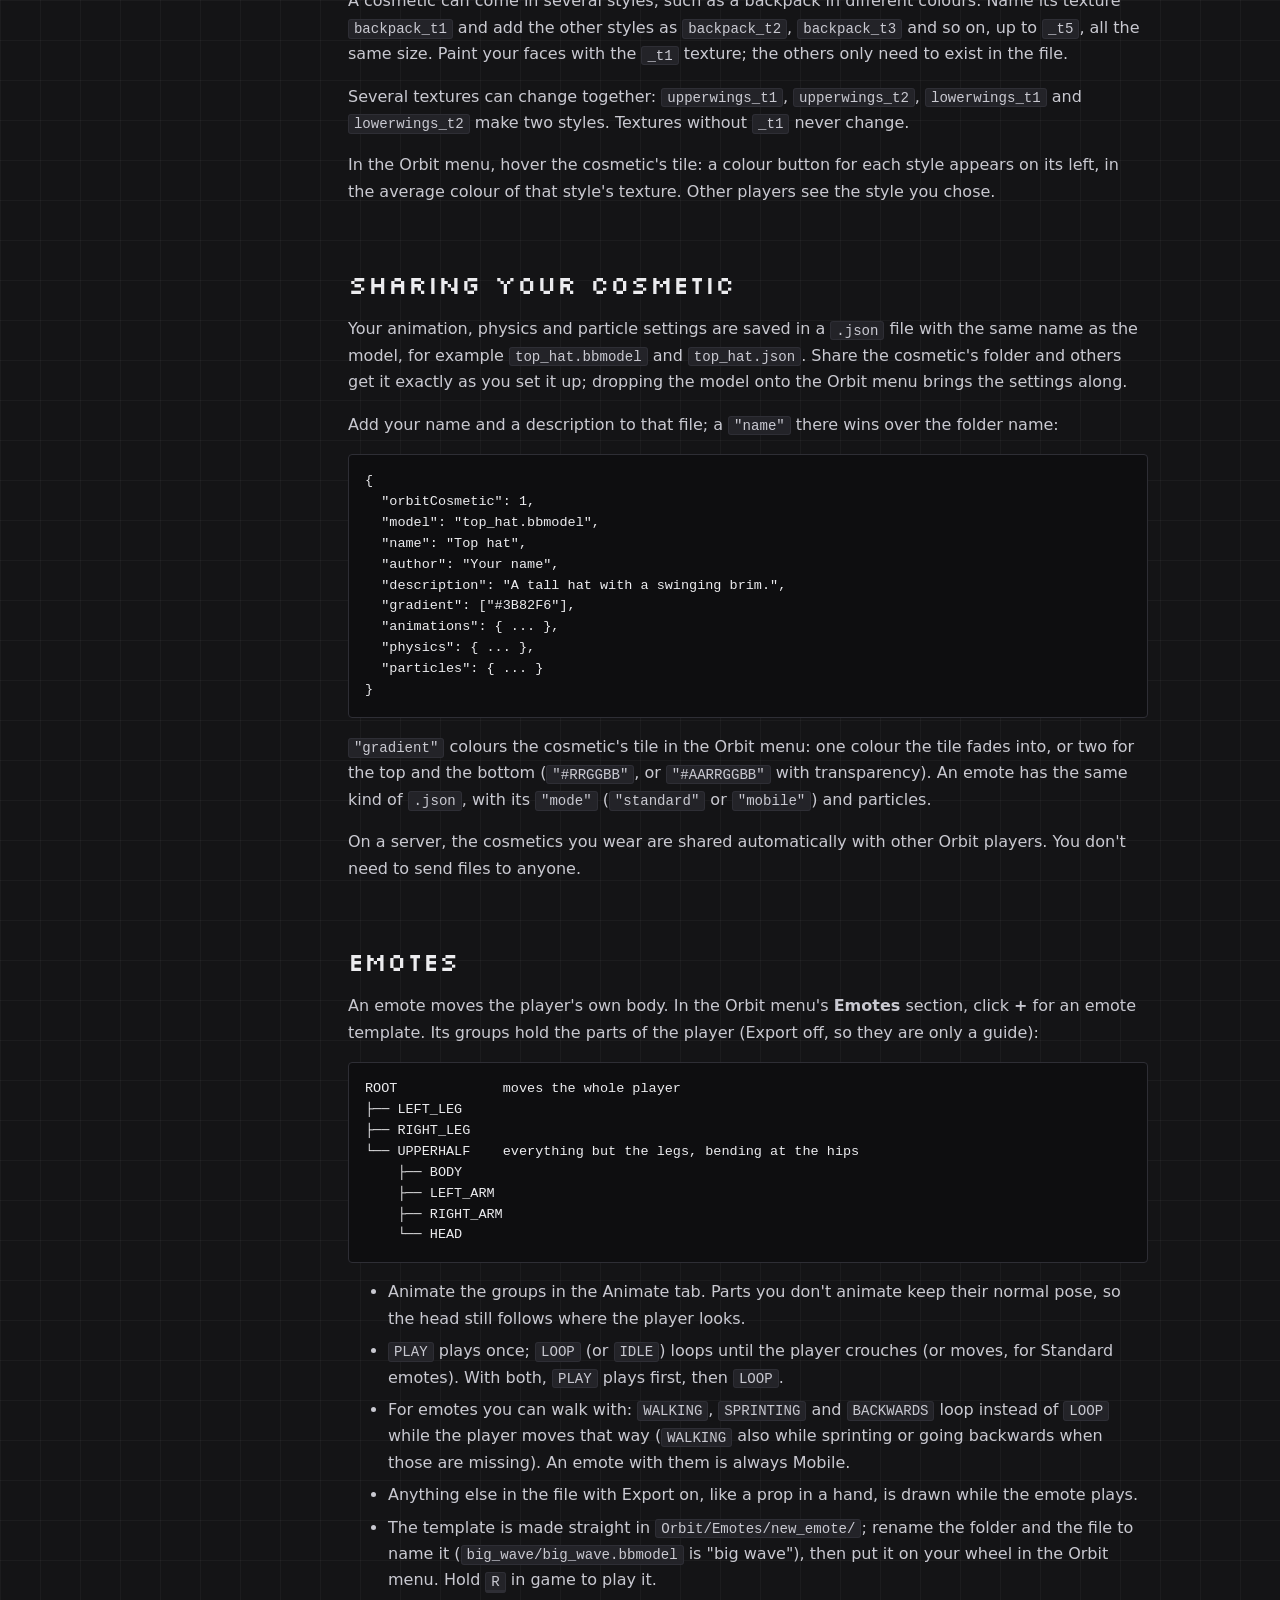
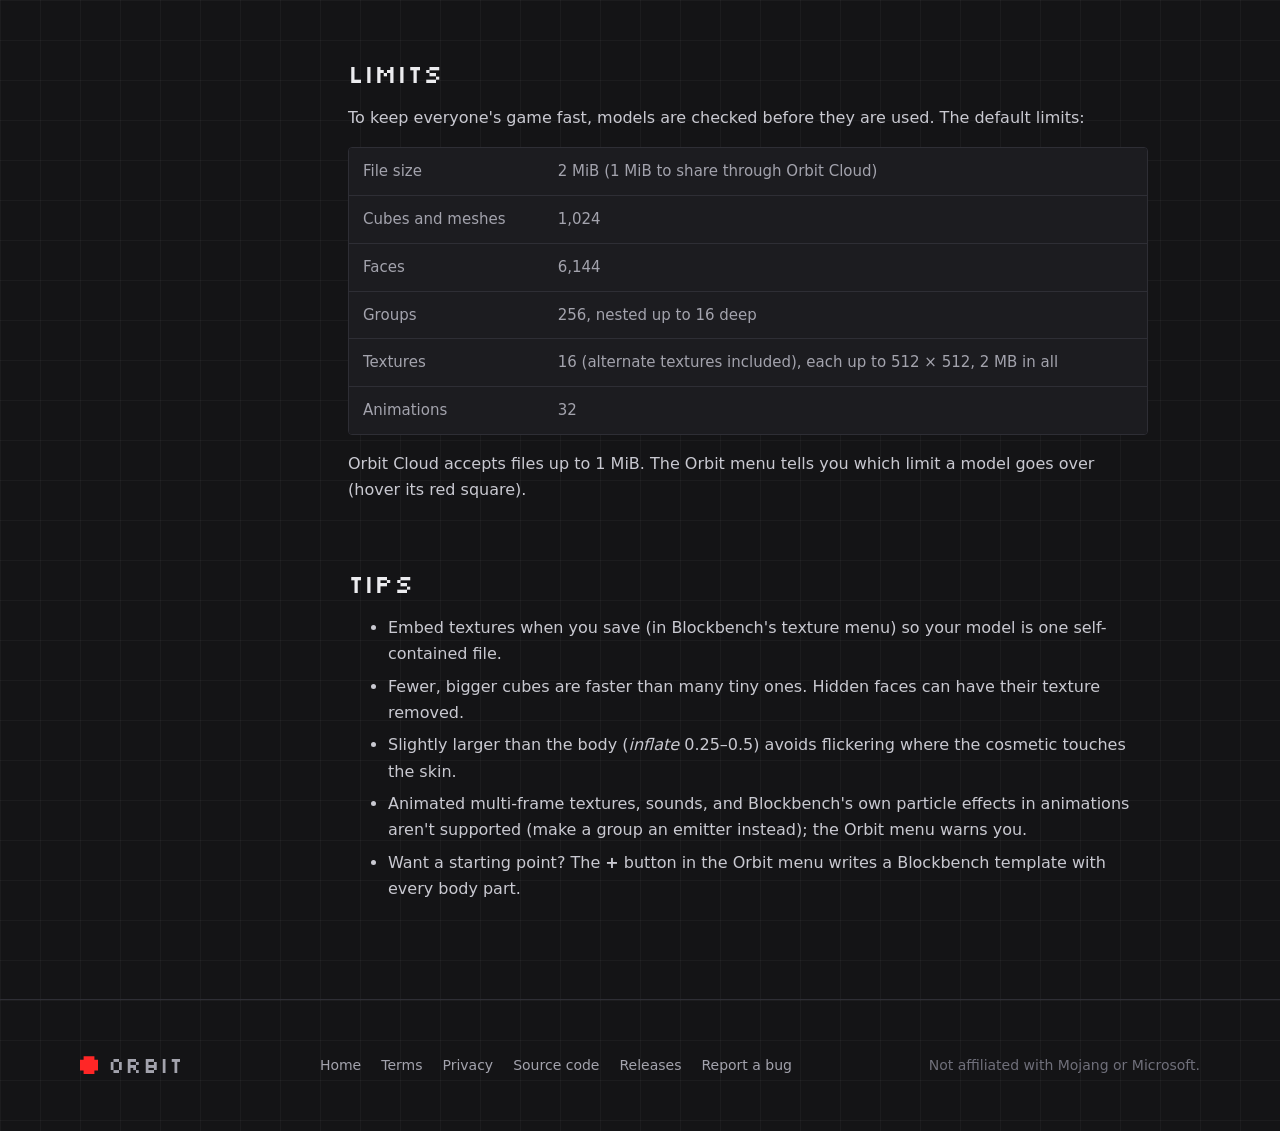
==== commit 36478cd4: "Website screenshots, links to Orbit-Mod, updated terms and privacy policy" ====
--- a/website/guide.html
+++ b/website/guide.html
@@ -27,7 +27,7 @@
 				<a href="./#start">Get started</a>
 				<a href="./#servers">Servers</a>
 				<a href="guide.html" aria-current="page">Creator guide</a>
-				<a href="https://github.com/ImNinnn/Orbit-Cosmetics">GitHub</a>
+				<a href="https://github.com/ImNinnn/Orbit-Mod">GitHub</a>
 			</nav>
 		</div>
 	</header>
@@ -211,7 +211,7 @@
 				<li>Fewer, bigger cubes are faster than many tiny ones. Hidden faces can have their texture removed.</li>
 				<li>Slightly larger than the body (<em>inflate</em> 0.25–0.5) avoids flickering where the cosmetic touches the skin.</li>
 				<li>Animated multi-frame textures, sounds, and Blockbench's own particle effects in animations aren't supported (make a group an emitter instead); the Orbit menu warns you.</li>
-				<li>Want a starting point? <code>examples/orbit_demo.bbmodel</code> in the <a href="https://github.com/ImNinnn/Orbit-Cosmetics">repository</a> has something on every body part.</li>
+				<li>Want a starting point? The <strong>+</strong> button in the Orbit menu writes a Blockbench template with every body part.</li>
 			</ul>
 		</article>
 	</main>
@@ -223,9 +223,9 @@
 				<a href="./">Home</a>
 				<a href="terms.html">Terms</a>
 				<a href="privacy.html">Privacy</a>
-				<a href="https://github.com/ImNinnn/Orbit-Cosmetics">Source code</a>
-				<a href="https://github.com/ImNinnn/Orbit-Cosmetics/releases">Releases</a>
-				<a href="https://github.com/ImNinnn/Orbit-Cosmetics/issues">Report a bug</a>
+				<a href="https://github.com/ImNinnn/Orbit-Mod">Source code</a>
+				<a href="https://github.com/ImNinnn/Orbit-Mod/releases">Releases</a>
+				<a href="https://github.com/ImNinnn/Orbit-Mod/issues">Report a bug</a>
 			</nav>
 			<p>Not affiliated with Mojang or Microsoft.</p>
 		</div>
